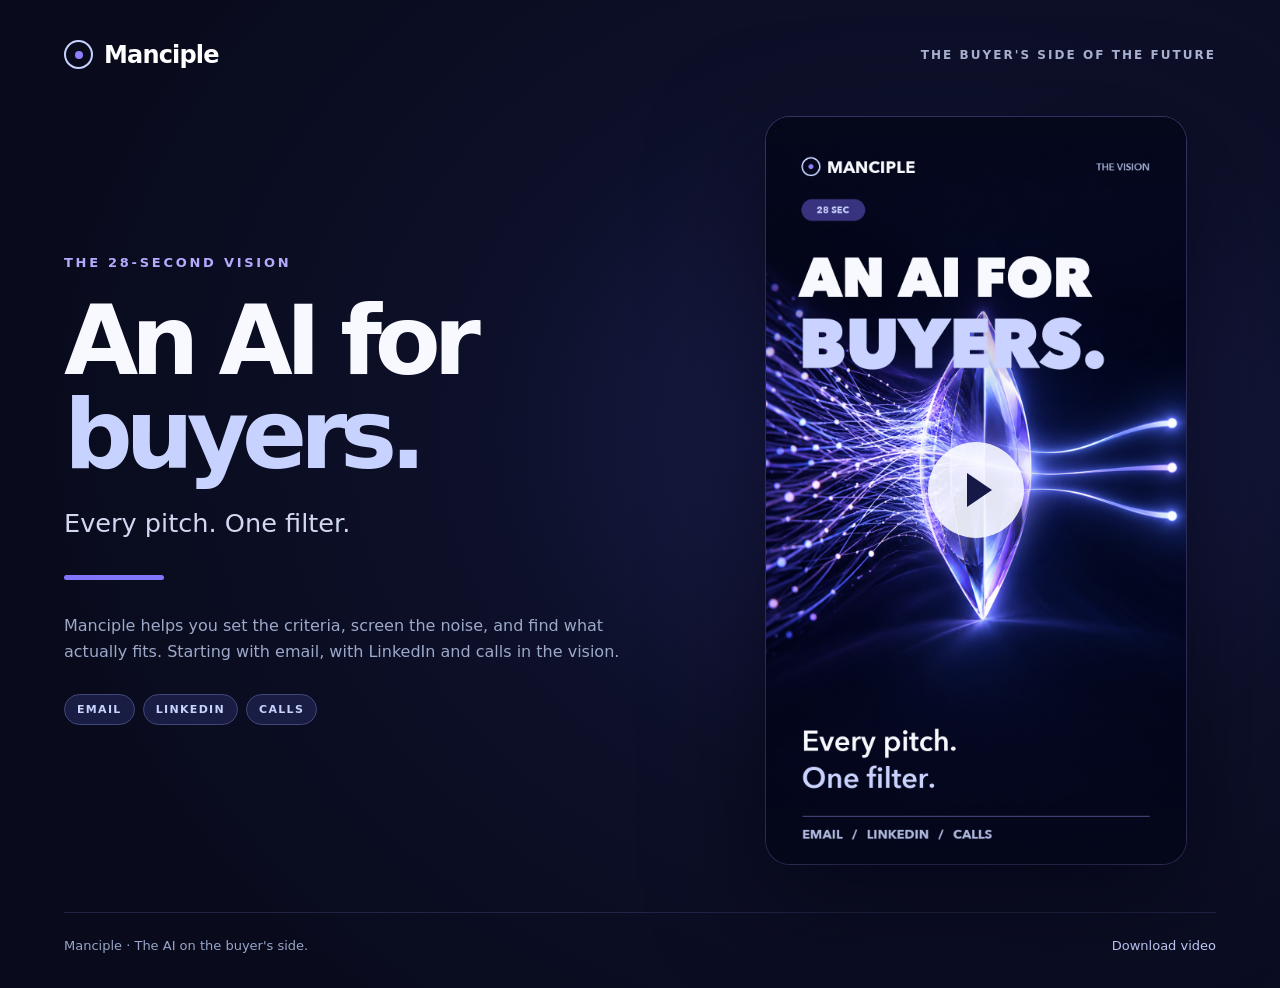
==== index.html @ c14031d5 "Publish Manciple vision watch page" ====
<!doctype html>
<html lang="en">
<head>
  <meta charset="utf-8">
  <meta name="viewport" content="width=device-width, initial-scale=1">
  <meta name="theme-color" content="#090b1d">
  <title>Manciple — An AI for buyers</title>
  <meta name="description" content="Every pitch. One filter. Meet Manciple, the AI agent on the buyer's side.">
  <meta property="og:type" content="video.other">
  <meta property="og:title" content="Manciple — An AI for buyers">
  <meta property="og:description" content="Every pitch. One filter. Meet the AI agent on the buyer's side.">
  <meta property="og:image" content="https://liquidazir.github.io/manciple-watch/thumbnail-landscape.jpg">
  <meta property="og:image:width" content="1200">
  <meta property="og:image:height" content="630">
  <meta property="og:url" content="https://liquidazir.github.io/manciple-watch/">
  <meta name="twitter:card" content="summary_large_image">
  <link rel="icon" href="data:image/svg+xml,%3Csvg xmlns='http://www.w3.org/2000/svg' viewBox='0 0 64 64'%3E%3Crect width='64' height='64' rx='16' fill='%23090b1d'/%3E%3Ccircle cx='32' cy='32' r='22' fill='none' stroke='%23c7d2fe' stroke-width='4'/%3E%3Ccircle cx='32' cy='32' r='8' fill='%238d80ff'/%3E%3C/svg%3E">
  <style>
    :root { color-scheme: dark; font-family: "Avenir Next", Avenir, Inter, ui-sans-serif, system-ui, sans-serif; background: #090b1d; color: #f8f9ff; }
    * { box-sizing: border-box; }
    body { margin: 0; min-height: 100vh; background: radial-gradient(ellipse 70% 75% at 73% 44%, #1d2154 0%, #0d1029 50%, #090b1d 100%); }
    .shell { max-width: 1380px; min-height: 100vh; margin: auto; padding: 40px clamp(22px, 5vw, 84px) 35px; display: flex; flex-direction: column; }
    header { display: flex; align-items: center; justify-content: space-between; gap: 20px; }
    .brand { display: inline-flex; align-items: center; gap: 11px; color: #fff; text-decoration: none; font-size: 24px; font-weight: 800; letter-spacing: -.035em; }
    .brand-mark { width: 29px; height: 29px; border: 2px solid #c7d2fe; border-radius: 50%; display: grid; place-items: center; }
    .brand-mark::after { content: ""; width: 8px; height: 8px; border-radius: 50%; background: #8d80ff; }
    header small { color: #aab4d3; font-size: 12px; font-weight: 700; letter-spacing: .17em; text-transform: uppercase; }
    main { flex: 1; display: grid; grid-template-columns: minmax(0, 1fr) minmax(300px, 480px); align-items: center; gap: clamp(30px, 6vw, 100px); padding: 48px 0; }
    .eyebrow { color: #b4abff; font-size: 13px; font-weight: 800; letter-spacing: .21em; text-transform: uppercase; }
    h1 { max-width: 760px; margin: 24px 0 24px; font-size: clamp(58px, 7.5vw, 112px); line-height: .98; letter-spacing: -.075em; font-weight: 900; }
    h1 span { display: block; color: #c7d2fe; }
    .lead { max-width: 580px; margin: 0; color: #d2d8f2; font-size: clamp(20px, 2vw, 28px); line-height: 1.4; }
    .rule { width: 100px; height: 5px; margin: 33px 0; border-radius: 10px; background: #8176fa; }
    .detail { max-width: 580px; margin: 0; color: #9ca9c9; font-size: 16px; line-height: 1.6; }
    .channels { margin-top: 30px; display: flex; flex-wrap: wrap; gap: 8px; }
    .channels span { padding: 8px 12px; border: 1px solid #424779; border-radius: 999px; color: #c7d2fe; background: #191d43; font-size: 11px; font-weight: 800; letter-spacing: .12em; }
    .stage { position: relative; justify-self: center; width: min(100%, 420px); aspect-ratio: 9 / 16; border-radius: 24px; overflow: hidden; box-shadow: 0 30px 110px #01020d9e, 0 0 0 1px #9c8fff55; background: #050716; }
    video { display: block; width: 100%; height: 100%; object-fit: cover; }
    .play { position: absolute; inset: 0; width: 100%; border: 0; background: transparent; color: #fff; cursor: pointer; display: grid; place-items: center; }
    .play::before { content: ""; position: absolute; width: 96px; height: 96px; border-radius: 50%; background: #f8f9ffe8; box-shadow: 0 0 40px #a89fff99; transition: transform .2s ease; }
    .play::after { content: ""; position: relative; margin-left: 6px; border-top: 17px solid transparent; border-bottom: 17px solid transparent; border-left: 25px solid #161845; }
    .play:hover::before, .play:focus-visible::before { transform: scale(1.1); }
    .play:focus-visible { outline: 3px solid #c7d2fe; outline-offset: -8px; }
    .stage.playing .play { display: none; }
    footer { display: flex; justify-content: space-between; flex-wrap: wrap; gap: 15px; padding-top: 25px; border-top: 1px solid #41467566; color: #99a5c6; font-size: 13px; }
    footer a { color: #c7d2fe; text-decoration: none; }
    footer a:hover { text-decoration: underline; }
    @media (max-width: 780px) {
      .shell { padding: 24px 20px 30px; }
      main { grid-template-columns: 1fr; gap: 38px; padding: 48px 0 52px; }
      h1 { margin-top: 18px; font-size: clamp(58px, 14vw, 92px); }
      .stage { width: min(100%, 440px); }
      header small { display: none; }
    }
    @media (prefers-reduced-motion: reduce) { .play::before { transition: none; } }
  </style>
</head>
<body>
  <div class="shell">
    <header>
      <div class="brand"><span class="brand-mark" aria-hidden="true"></span>Manciple</div>
      <small>The buyer's side of the future</small>
    </header>
    <main>
      <section aria-labelledby="title">
        <div class="eyebrow">The 28-second vision</div>
        <h1 id="title">An AI for <span>buyers.</span></h1>
        <p class="lead">Every pitch. One filter.</p>
        <div class="rule" aria-hidden="true"></div>
        <p class="detail">Manciple helps you set the criteria, screen the noise, and find what actually fits. Starting with email, with LinkedIn and calls in the vision.</p>
        <div class="channels" aria-label="Channels in the vision"><span>EMAIL</span><span>LINKEDIN</span><span>CALLS</span></div>
      </section>
      <div class="stage" id="stage">
        <video id="reel" poster="thumbnail-vertical.jpg" preload="none" playsinline controlslist="nodownload" aria-label="Manciple vision video, 28 seconds">
          <source src="manciple-vision-vertical.mp4" type="video/mp4">
          <p>Your browser cannot play this video. <a href="manciple-vision-vertical.mp4">Download the MP4</a>.</p>
        </video>
        <button class="play" id="play" aria-label="Play Manciple vision video"></button>
      </div>
    </main>
    <footer>
      <span>Manciple · The AI on the buyer's side.</span>
      <a href="manciple-vision-vertical.mp4" download>Download video</a>
    </footer>
  </div>
  <script>
    const stage = document.getElementById('stage');
    const reel = document.getElementById('reel');
    document.getElementById('play').addEventListener('click', async () => {
      stage.classList.add('playing');
      reel.controls = true;
      try { await reel.play(); } catch { stage.classList.remove('playing'); }
    });
    reel.addEventListener('ended', () => stage.classList.remove('playing'));
  </script>
</body>
</html>
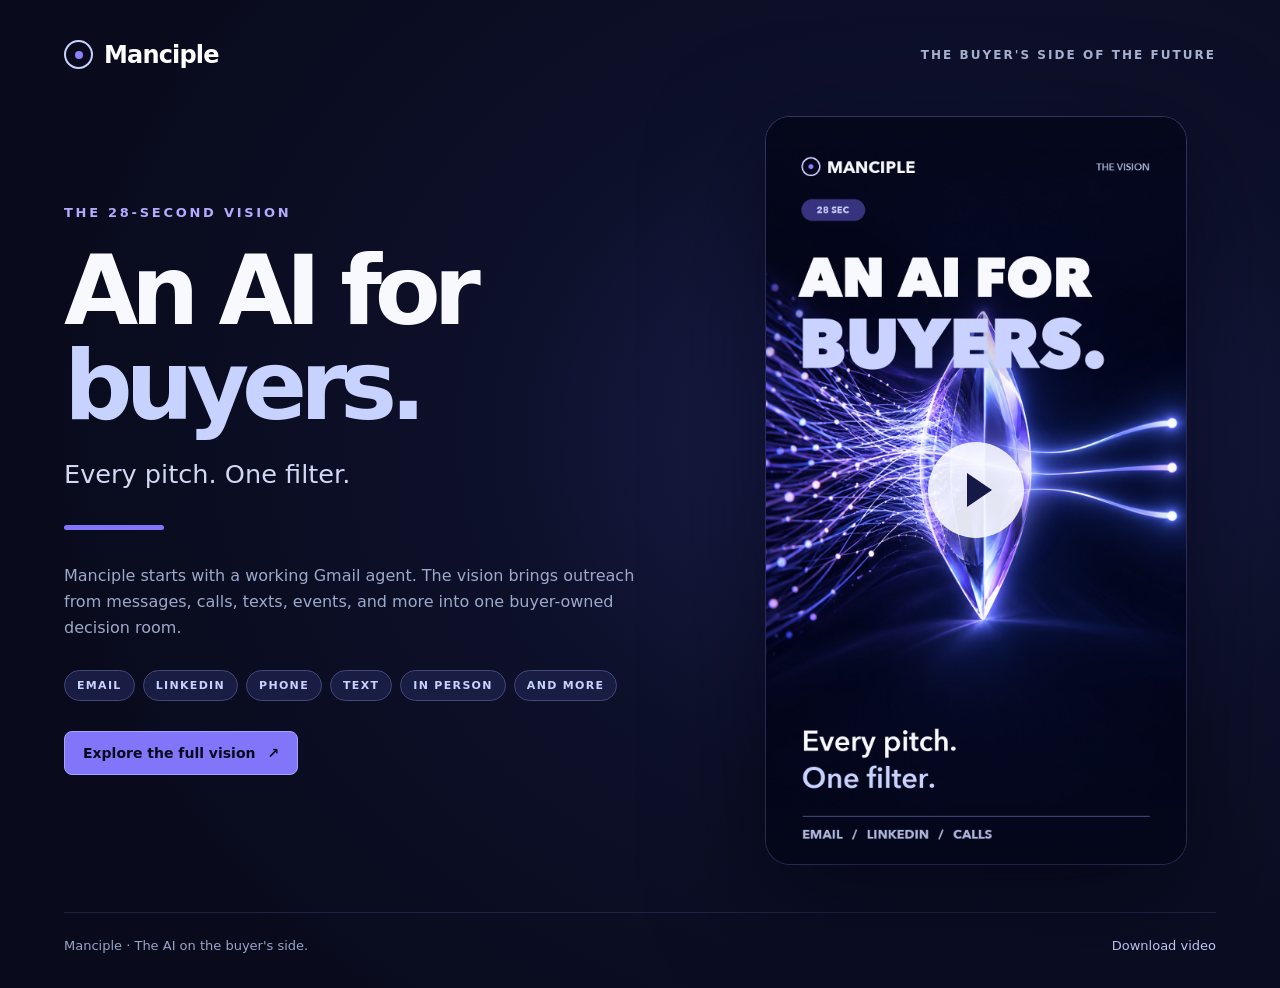
==== commit a26700a8: "Broaden vision on video watch page" ====
--- a/index.html
+++ b/index.html
@@ -5,10 +5,10 @@
   <meta name="viewport" content="width=device-width, initial-scale=1">
   <meta name="theme-color" content="#090b1d">
   <title>Manciple — An AI for buyers</title>
-  <meta name="description" content="Every pitch. One filter. Meet Manciple, the AI agent on the buyer's side.">
+  <meta name="description" content="Every pitch. One buyer's view. Meet Manciple, the AI agent on the buyer's side across email, messages, calls, texts, events, and more.">
   <meta property="og:type" content="video.other">
   <meta property="og:title" content="Manciple — An AI for buyers">
-  <meta property="og:description" content="Every pitch. One filter. Meet the AI agent on the buyer's side.">
+  <meta property="og:description" content="Every pitch. One buyer's view. Meet the AI agent on the buyer's side across every channel.">
   <meta property="og:image" content="https://liquidazir.github.io/manciple-watch/thumbnail-landscape.jpg">
   <meta property="og:image:width" content="1200">
   <meta property="og:image:height" content="630">
@@ -34,6 +34,8 @@
     .detail { max-width: 580px; margin: 0; color: #9ca9c9; font-size: 16px; line-height: 1.6; }
     .channels { margin-top: 30px; display: flex; flex-wrap: wrap; gap: 8px; }
     .channels span { padding: 8px 12px; border: 1px solid #424779; border-radius: 999px; color: #c7d2fe; background: #191d43; font-size: 11px; font-weight: 800; letter-spacing: .12em; }
+    .explore { display: inline-flex; align-items: center; gap: 12px; margin-top: 30px; padding: 13px 18px; border: 1px solid #a9a3fb; border-radius: 8px; background: #8176fa; color: #090b1d; font-size: 14px; font-weight: 800; text-decoration: none; }
+    .explore:hover, .explore:focus-visible { background: #b4abff; }
     .stage { position: relative; justify-self: center; width: min(100%, 420px); aspect-ratio: 9 / 16; border-radius: 24px; overflow: hidden; box-shadow: 0 30px 110px #01020d9e, 0 0 0 1px #9c8fff55; background: #050716; }
     video { display: block; width: 100%; height: 100%; object-fit: cover; }
     .play { position: absolute; inset: 0; width: 100%; border: 0; background: transparent; color: #fff; cursor: pointer; display: grid; place-items: center; }
@@ -67,8 +69,9 @@
         <h1 id="title">An AI for <span>buyers.</span></h1>
         <p class="lead">Every pitch. One filter.</p>
         <div class="rule" aria-hidden="true"></div>
-        <p class="detail">Manciple helps you set the criteria, screen the noise, and find what actually fits. Starting with email, with LinkedIn and calls in the vision.</p>
-        <div class="channels" aria-label="Channels in the vision"><span>EMAIL</span><span>LINKEDIN</span><span>CALLS</span></div>
+        <p class="detail">Manciple starts with a working Gmail agent. The vision brings outreach from messages, calls, texts, events, and more into one buyer-owned decision room.</p>
+        <div class="channels" aria-label="Channels in the vision"><span>EMAIL</span><span>LINKEDIN</span><span>PHONE</span><span>TEXT</span><span>IN PERSON</span><span>AND MORE</span></div>
+        <a class="explore" href="landing/">Explore the full vision <span aria-hidden="true">↗</span></a>
       </section>
       <div class="stage" id="stage">
         <video id="reel" poster="thumbnail-vertical.jpg" preload="none" playsinline controlslist="nodownload" aria-label="Manciple vision video, 28 seconds">
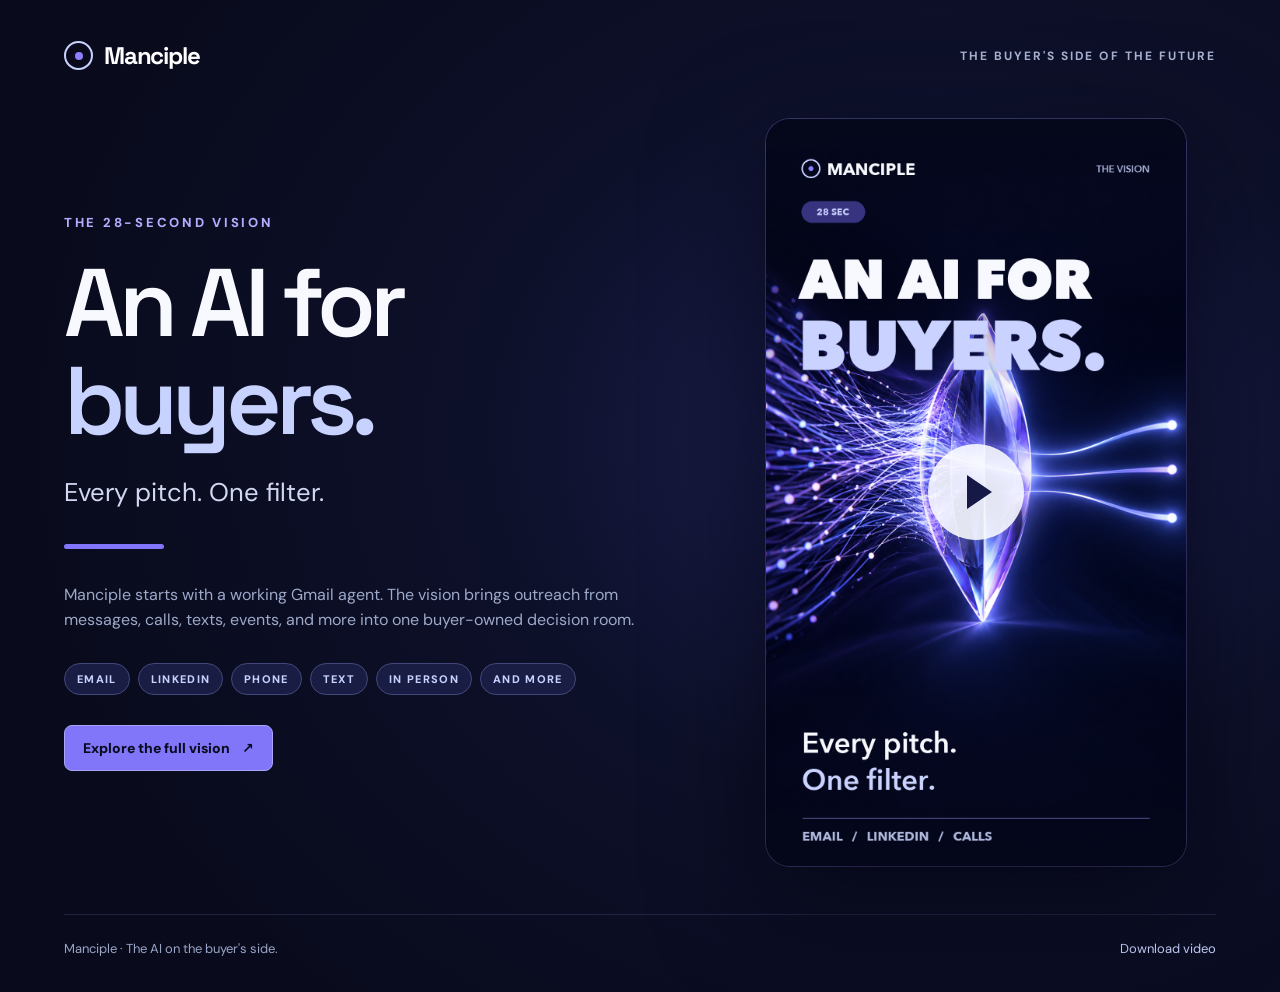
==== commit be992544: "Match video and landing typography" ====
--- a/index.html
+++ b/index.html
@@ -15,19 +15,23 @@
   <meta property="og:url" content="https://liquidazir.github.io/manciple-watch/">
   <meta name="twitter:card" content="summary_large_image">
   <link rel="icon" href="data:image/svg+xml,%3Csvg xmlns='http://www.w3.org/2000/svg' viewBox='0 0 64 64'%3E%3Crect width='64' height='64' rx='16' fill='%23090b1d'/%3E%3Ccircle cx='32' cy='32' r='22' fill='none' stroke='%23c7d2fe' stroke-width='4'/%3E%3Ccircle cx='32' cy='32' r='8' fill='%238d80ff'/%3E%3C/svg%3E">
+  <link rel="preload" href="landing/fonts/space-grotesk-latin.woff2" as="font" type="font/woff2" crossorigin>
+  <link rel="preload" href="landing/fonts/dm-sans-latin.woff2" as="font" type="font/woff2" crossorigin>
   <style>
-    :root { color-scheme: dark; font-family: "Avenir Next", Avenir, Inter, ui-sans-serif, system-ui, sans-serif; background: #090b1d; color: #f8f9ff; }
+    @font-face { font-family: "DM Sans"; src: url("landing/fonts/dm-sans-latin.woff2") format("woff2"); font-style: normal; font-weight: 100 1000; font-display: swap; }
+    @font-face { font-family: "Space Grotesk"; src: url("landing/fonts/space-grotesk-latin.woff2") format("woff2"); font-style: normal; font-weight: 300 700; font-display: swap; }
+    :root { color-scheme: dark; font-family: "DM Sans", ui-sans-serif, system-ui, sans-serif; background: #090b1d; color: #f8f9ff; font-synthesis: none; }
     * { box-sizing: border-box; }
     body { margin: 0; min-height: 100vh; background: radial-gradient(ellipse 70% 75% at 73% 44%, #1d2154 0%, #0d1029 50%, #090b1d 100%); }
     .shell { max-width: 1380px; min-height: 100vh; margin: auto; padding: 40px clamp(22px, 5vw, 84px) 35px; display: flex; flex-direction: column; }
     header { display: flex; align-items: center; justify-content: space-between; gap: 20px; }
-    .brand { display: inline-flex; align-items: center; gap: 11px; color: #fff; text-decoration: none; font-size: 24px; font-weight: 800; letter-spacing: -.035em; }
+    .brand { display: inline-flex; align-items: center; gap: 11px; color: #fff; text-decoration: none; font-family: "Space Grotesk", sans-serif; font-size: 24px; font-weight: 700; letter-spacing: -.05em; }
     .brand-mark { width: 29px; height: 29px; border: 2px solid #c7d2fe; border-radius: 50%; display: grid; place-items: center; }
     .brand-mark::after { content: ""; width: 8px; height: 8px; border-radius: 50%; background: #8d80ff; }
     header small { color: #aab4d3; font-size: 12px; font-weight: 700; letter-spacing: .17em; text-transform: uppercase; }
     main { flex: 1; display: grid; grid-template-columns: minmax(0, 1fr) minmax(300px, 480px); align-items: center; gap: clamp(30px, 6vw, 100px); padding: 48px 0; }
     .eyebrow { color: #b4abff; font-size: 13px; font-weight: 800; letter-spacing: .21em; text-transform: uppercase; }
-    h1 { max-width: 760px; margin: 24px 0 24px; font-size: clamp(58px, 7.5vw, 112px); line-height: .98; letter-spacing: -.075em; font-weight: 900; }
+    h1 { max-width: 760px; margin: 24px 0 24px; font-family: "Space Grotesk", sans-serif; font-size: clamp(58px, 7.5vw, 112px); line-height: 1.02; letter-spacing: -.06em; font-weight: 600; }
     h1 span { display: block; color: #c7d2fe; }
     .lead { max-width: 580px; margin: 0; color: #d2d8f2; font-size: clamp(20px, 2vw, 28px); line-height: 1.4; }
     .rule { width: 100px; height: 5px; margin: 33px 0; border-radius: 10px; background: #8176fa; }
